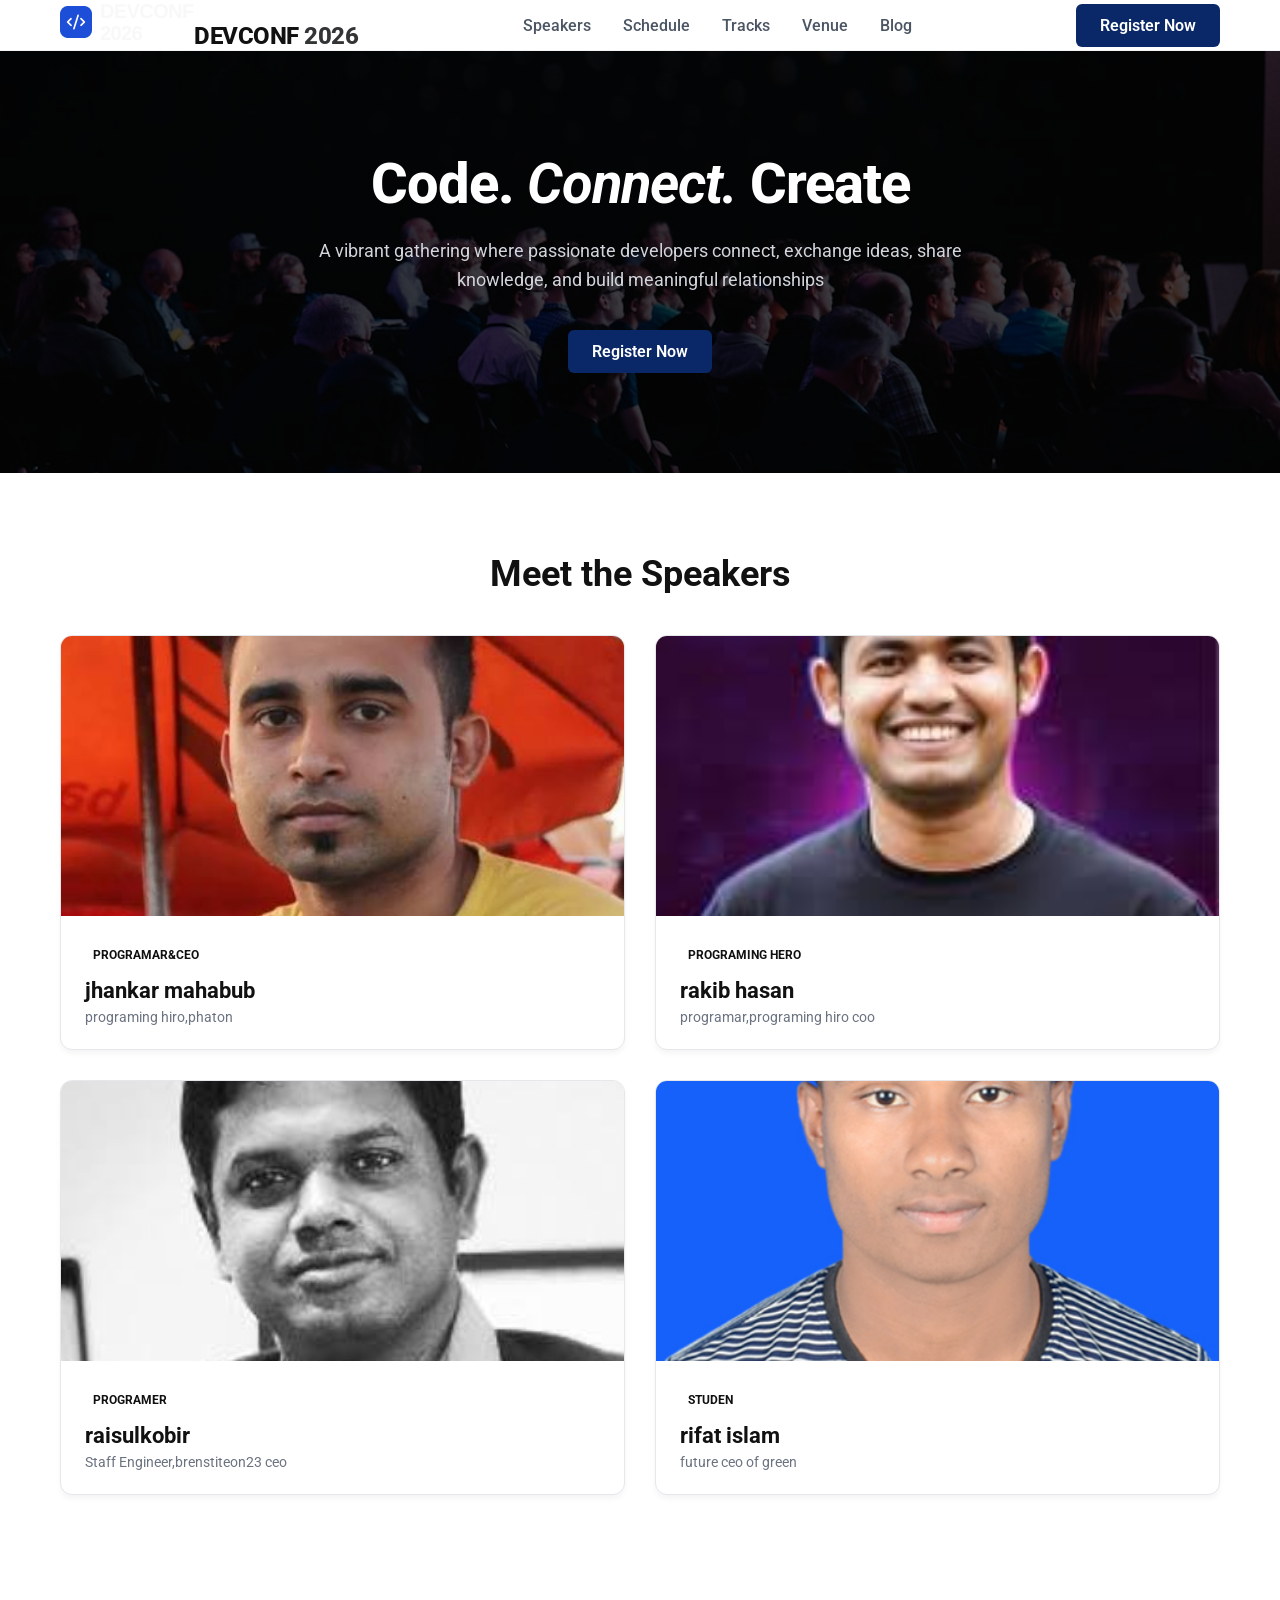
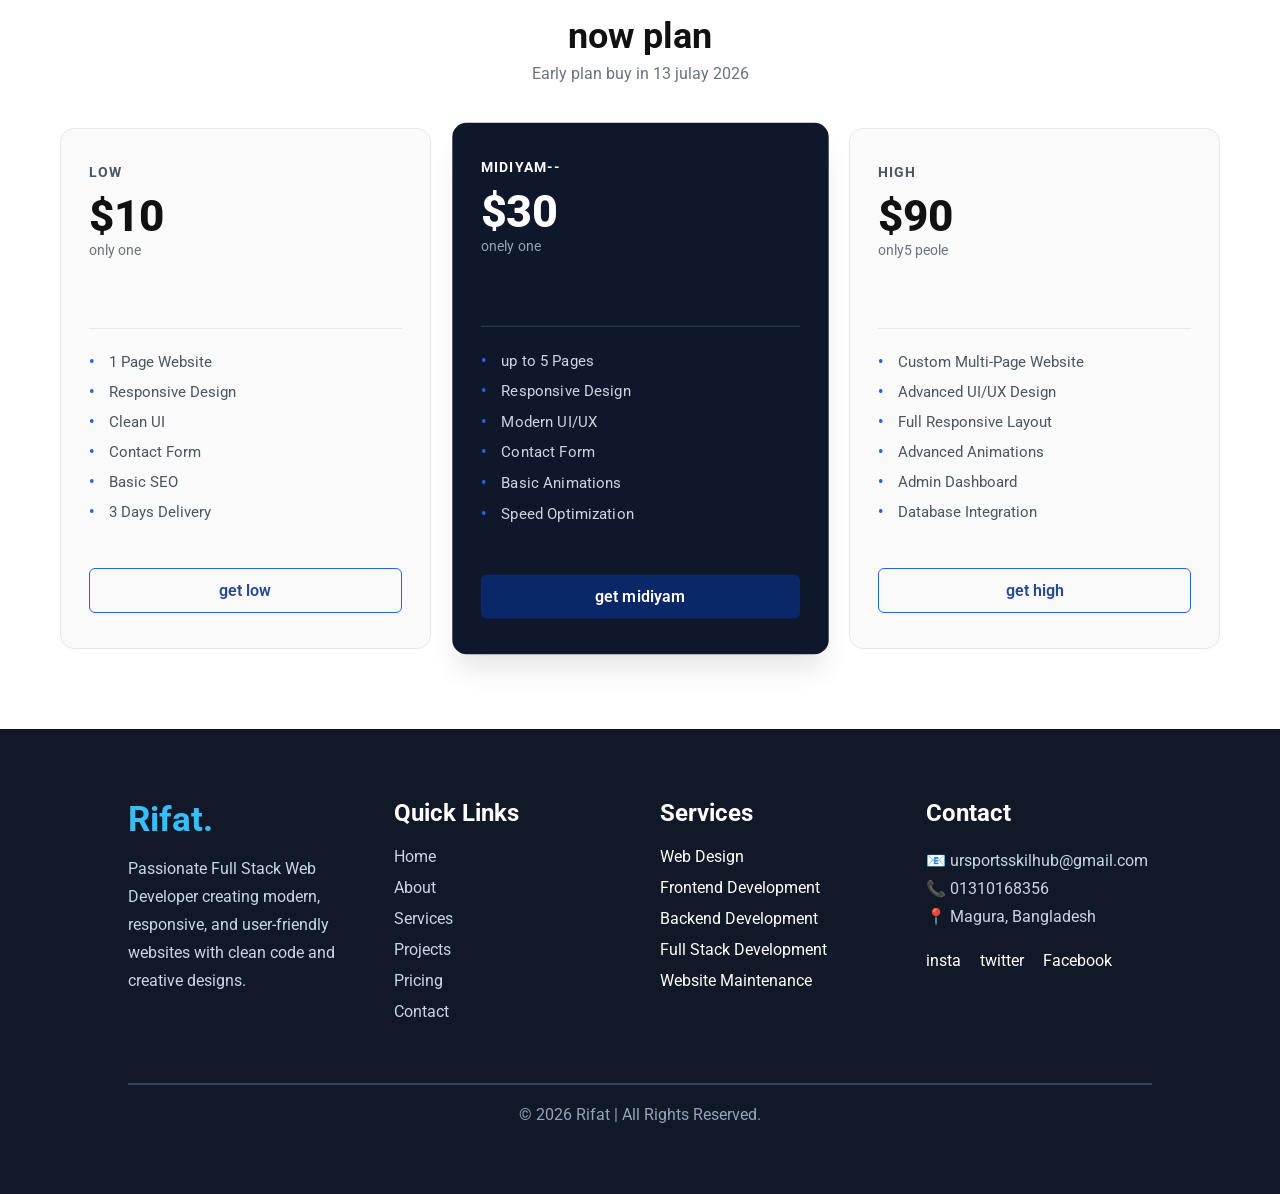
==== index.html @ ce1c35ff "first commit" ====
<!DOCTYPE html>
<html lang="en">
<head>
    <meta charset="UTF-8">
    <meta name="viewport" content="width=device-width, initial-scale=1.0">
    <title>DEVCONF 2026</title>
    <link rel="stylesheet" href="style.css">
    <!-- google font -->
    <link rel="preconnect" href="https://fonts.googleapis.com">
    <link rel="preconnect" href="https://fonts.gstatic.com" crossorigin>
    <link href="https://fonts.googleapis.com/css2?family=Open+Sans:ital,wght@0,300..800;1,300..800&family=Roboto:ital,wght@0,100..900;1,100..900&display=swap" rel="stylesheet">
    <!--fond osam ling  -->
    <link rel="stylesheet"
href="https://cdnjs.cloudflare.com/ajax/libs/font-awesome/6.7.2/css/all.min.css">
</head>
<body>

<!-- navbar start -->
<header>
    <nav class="container">
        <!-- Logo on the left -->
        <h1 class="logo" > <img src="footer-logo.png">DEVCONF <span class="logo-color">2026</span></h1>
        
        <!-- Menu items centered -->
        <ul>
            <li><a href="">Speakers</a></li>
            <li><a href="">Schedule</a></li>
            <li><a href="">Tracks</a></li>
            <li><a href="">Venue</a></li>
            <li><a href="">Blog</a></li>
        </ul>
        
        <!-- Register button on the right -->
        <button class="common-btn">Register Now</button>
    </nav>
</header>
<!-- navbar end -->

<!-- banner (hero) section start -->
<section class="hero-parent">
    <div class="hero-overlay">
        <div class="container hero-content">
            <h1>Code. <i>Connect.</i> Create</h1>
          <P>A vibrant gathering where passionate developers connect, exchange ideas, share knowledge, and build meaningful relationships</p>
            <button class="common-btn">Register Now</button>
        </div>
    </div>
</section>
<!-- banner (hero) section end -->

<!-- speakers section start -->
<section class="container speakers-section">
    <h2 class="section-title">Meet the Speakers</h2> 
    <div class="speakers-grid">
        
        <!-- Speaker 1 -->
        <div class="speaker-card">
        
            <img src="netavai.jpg" class="speaker-img">
            <div class="speaker-info">
                <span class="track-label ai-ml">programar&ceo</span>
                <h3>jhankar mahabub</h3>
                <p>programing hiro,phaton</p>
            </div>
        </div>
        <!-- speaker1 end -->

        <!-- Speaker 2 -->
        <div class="speaker-card"> 
            <img src="rakibvai.jpg" class="speaker-img">

            <div class="speaker-info">

                <span class="track-label cloud-devops">programing hero</span>
                <h3>rakib hasan</h3>
                <p>programar,programing hiro coo</p>
            </div>
        </div>
        <!-- speaker2 end -->

        <!-- Speaker 3 -->
        <div class="speaker-card">
            <img src="raisulkobir.jpg" class="speaker-img">

            <div class="speaker-info">
                <span class="track-label frontend">programer</span>
                <h3>raisulkobir</h3>
                <p>Staff Engineer,brenstiteon23 ceo</p>
            </div>
        </div>
        <!-- speaker3 end -->

        <!-- Speaker 4 -->
        <div class="speaker-card">
            <img src="rifat.JPG" class="speaker-img">
            <div class="speaker-info">
                <span class="track-label security">studen</span>
                <h3>rifat islam</h3>
                <p>future ceo of green </p>
            </div>
        </div>
        <!-- speaker4 end -->

    </div>
</section>
<!--speakers section end -->

<!-- pricing section start -->
<section class="container pricing-section">
    <h2 class="section-title">now plan</h2>
    <p class="section-subtitle">Early plan buy in 13 julay 2026</p>
    
    <!-- Three cards  row -->
    <div class="pricing-container">
        
        <!-- Card 1: low-->
        <div class="pricing-card">
            <span class="plan-name"> low</span>
            <h3 class="price">$10</h3>
            <span class="per-person">only one</span>
            <hr class="card-divider">
            <ul>
                <li>1 Page Website</li>
                <li>Responsive Design</li>
                <li>Clean UI</li>
                <li>Contact Form</li>
                <li>Basic SEO</li>
                <li>3 Days Delivery</li>
            </ul>
            <button class="outline-btn">get low</button>
        </div>

        <!-- Card 2 midiyam-->
        <div class="pricing-card featured-card">
            <span class="plan-name text-white">midiyam--</span>
            <h3 class="price text-white">$30</h3>
            <span class="per-person text-light">onely one</span>
            <hr class="card-divider-light">
            <ul class="text-white">
                <li>up to 5 Pages</li>
                <li>Responsive Design</li>
                <li>Modern UI/UX</li>
                <li>Contact Form</li>
                <li>Basic Animations</li>
                <li>Speed Optimization</li>
            </ul>
            <button class="common-btn full-width-btn">get midiyam</button>
        </div>

        <!-- Card 3 high -->
        <div class="pricing-card">
            <span class="plan-name">high</span>
            <h3 class="price">$90</h3>
            <span class="per-person">only5 peole</span>
            <hr class="card-divider">
            <ul>
                <li>Custom Multi-Page Website</li>
                <li>Advanced UI/UX Design</li>
                <li>Full Responsive Layout</li>
                <li>Advanced Animations</li>
                <li>Admin Dashboard</li>
                <li>Database Integration</li>
            </ul>
            <button class="outline-btn"> get high</button>
        </div>

    </div>
</section>
<!--  pricing section end -->

<!-- FOOTER START-->
<footer class="footer">

    <div class="footer-container">

        <!-- Logo & About-->
        <div class="footer-box">


            <h2>Rifat.</h2>

            <p>
                Passionate Full Stack Web Developer creating modern,
                responsive, and user-friendly websites with clean
                code and creative designs.
            </p>

        </div>

        <!-- ===== Quick Links ===== -->
        <div class="footer-box">

            <h3>Quick Links</h3>

            <ul>
                <li><a href="#">Home</a></li>
                <li><a href="#">About</a></li>
                <li><a href="#">Services</a></li>
                <li><a href="#">Projects</a></li>
                <li><a href="#">Pricing</a></li>
                <li><a href="contact.html">Contact</a></li>
            </ul>

        </div>

        <!-- ===== Services ===== -->
        <div class="footer-box">

            <h3>Services</h3>

            <ul>
                <li>Web Design</li>
                <li>Frontend Development</li>
                <li>Backend Development</li>
                <li>Full Stack Development</li>
                <li>Website Maintenance</li>
            </ul>

        </div>

        <!-- ===== Contact ===== -->
        <div class="footer-box">

            <h3>Contact</h3>

            <p>📧 ursportsskilhub@gmail.com</p>
            <p>📞 01310168356</p>
            <p>📍 Magura, Bangladesh</p>

            <!-- Font Awesome-->
            <div class="social">

                <a href="insta.png">insta</a>
                <a href="twitter.png">twitter</a>
                <a href="facebook.png">Facebook</a>

            </div>

        </div>

    </div>

    <hr>

    <div class="footer-bottom">

        <p>
            © 2026 Rifat | All Rights Reserved.
        </p>

    </div>

</footer>
<!-- ================= FOOTER END ================= -->

</body>
</html>
---- style.css ----
/* riset style */
*{
    padding: 0;
    margin: 0;
    box-sizing: border-box;
    font-family: "Roboto", sans-serif;
}

body {
    background-color: #ffffff;
    color: #111111;
}

/* common utility style */
.container{
    max-width: 1200px;
    margin: 0 auto;
    padding: 0 20px;
}

.common-btn{
    background-color: #0a2868; 
    color: white;
    padding: 12px 24px;
    font-size: 16px;
    font-weight: 600;
    border: none;
    border-radius: 6px;
    cursor: pointer;
    transition: 0.3s ease;
}

.common-btn:hover{
    background-color: #1d4ed8;
}

.outline-btn{
    background-color: transparent;
    color: #254896;
    padding: 12px 24px;
    font-size: 16px;
    font-weight: 600;
    border: 1px solid #2563eb;
    border-radius: 6px;
    cursor: pointer;
    width: 100%;
    transition: 0.3s ease;
}

.outline-btn:hover{
    background-color: #2563eb;
    color: white;
}

.section-title {
    text-align: center;
    font-size: 36px;
    font-weight: 700;
    margin-bottom: 15px;
}

/* navbar style */
header {
    background-color: #ffffff;
    border-bottom: 1px solid #f3f4f6;
    position: sticky;
    top: 0;
    z-index: 100;
}

nav{
    display: flex;
    justify-content: space-between;
    align-items: center;
    padding: 18px 0;
}

.logo{
    font-size: 24px;
    font-weight: 800;
    letter-spacing: -0.5px;
    color: #111111;
}

.logo-color{
    color: #333435;
}

nav ul {
    display: flex;
    list-style: none;
    gap: 32px;
}

nav ul li a{
    text-decoration: none;
    color: #4b5563;
    font-weight: 500;
    font-size: 16px;
transition: 0.2s ease; 
}

nav ul li a:hover {
    color: #2563eb;
}

/* banner hero section style */
.hero-parent{
    background-image: url('banner.jpg'); 
    background-size: cover;
    background-position: center;
    background-repeat: no-repeat;
    position: relative;
    width: 100%;
}

.hero-overlay{
    background-color: rgba(0, 0, 0, 0.75); 
    padding: 100px 0;
    text-align: center;
}

.hero-content h1{
    font-size: 56px;
    font-weight: 800;
    color: #ffffff;
    margin-bottom: 20px;
    letter-spacing: -1px;
}

.hero-content h1 i {
    font-style: italic;
    font-weight: 700;
}

.hero-content p{
    font-size: 18px;
    color: #d1d5db;
    max-width: 700px;
    margin: 0 auto 35px auto;
    line-height: 1.6;
}

/* meet the speakers section style */
.speakers-section {
    padding: 80px 20px;
}

.speakers-grid {
    display: grid;
    grid-template-columns: repeat(2, 1fr); 
    gap: 30px;
    margin-top: 40px;
}

.speaker-card {
    background: #ffffff;
    border: 1px solid #e5e7eb;
    border-radius: 12px;
    overflow: hidden;
    box-shadow: 0 4px 6px -1px rgba(0, 0, 0, 0.05);
}

.speaker-img {
    width: 100%;
    height: 280px; 
    object-fit: cover;
}

.speaker-info {
    padding: 24px;
}

.track-label {
    display: inline-block;
    font-size: 12px;
    font-weight: 700;
    padding: 4px 8px;
    border-radius: 4px;
    margin-bottom: 12px;
    text-transform: uppercase;
}

.speaker-info h3 {
    font-size: 22px;
    font-weight: 700;
    margin-bottom: 6px;
    color: #111111;
}

.speaker-info p {
    font-size: 14px;
    color: #6b7280;
}

/* pricing section style */
.pricing-section {
    padding: 40px 20px 80px 20px;
}

.section-subtitle {
    text-align: center;
    color: #6b7280;
    font-size: 16px;
    margin-top: -8px;
    margin-bottom: 45px;
}

.pricing-container {
    display: flex;
    justify-content: space-between;
    gap: 25px;
    align-items: stretch;
}

.pricing-card {
    background-color: #fafafa;
    border: 1px solid #e5e7eb;
    border-radius: 14px;
    padding: 35px 28px;
    flex: 1;
    display: flex;
    flex-direction: column;
}

/* midiyam crad styel*/
.featured-card {
    background-color: #0f172a; /* Solid dark blue/black code tone */
    border: none;
    transform: scale(1.02); /* Light standard elevation highlight */
    box-shadow: 0 20px 25px -5px rgba(0, 0, 0, 0.1);
}

.plan-name {
    font-size: 14px;
    font-weight: 700;
    text-transform: uppercase;
    letter-spacing: 1px;
    color: #4b5563;
    margin-bottom: 10px;
}

.price {
    font-size: 44px;
    font-weight: 800;
    color: #111111;
}

.per-person {
    font-size: 14px;
    color: #6b7280;
    margin-bottom: 20px;
}

.card-divider {
    border: 0;
    border-top: 1px solid #e5e7eb;
    margin-bottom: 24px;
}

.card-divider-light {
    border: 0;
    border-top: 1px solid #334155;
    margin-bottom: 24px;
}

.pricing-card ul {
    list-style: none;
    margin-bottom: 35px;
    flex-grow: 1; /* Aligns button to bottom consistently */
}

.pricing-card ul li {
    font-size: 15px;
    margin-bottom: 12px;
    position: relative;
    padding-left: 20px;
    color: #4b5563;
}

.pricing-card ul.text-white li {
    color: #cbd5e1;
}

.pricing-card ul li::before {
    content: "•";
    color: #2563eb;
    font-weight: bold;
    position: absolute;
    left: 0;
}

.full-width-btn {
    width: 100%;
}

.text-white { color: #ffffff !important; }
.text-light { color: #94a3b8 !important; }

/* footer section style */
*{
    margin: 0;
    padding: 0;
    box-sizing: border-box;
}
footer-img-r{
    max-width: 10%;
}

.footer{
    background: #111827;
    color: white;
    padding: 70px 10%;
}

.footer-container{
    display: grid;
    grid-template-columns: repeat(auto-fit,minmax(220px,1fr));
    gap: 40px;
}

.footer-box h2{
    font-size: 35px;
    margin-bottom: 15px;
    color: #38bdf8;
}

.footer-box h3{
    margin-bottom: 20px;
    font-size: 24px;
}

.footer-box p{
    color: #cbd5e1;
    line-height: 28px;
}

.footer-box ul{
    list-style: none;
}

.footer-box ul li{
    margin: 12px 0;
}

.footer-box ul li a{
    text-decoration: none;
    color: #cbd5e1;
    transition: .3s;
}

.footer-box ul li a:hover{
    color: #38bdf8;
    padding-left: 8px;
}

.social{
    margin-top: 20px;
}

.social a{
    display: inline-block;
    margin-right: 15px;
    text-decoration: none;
    color: white;
    transition: .3s;
}

.social a:hover{
    color: #38bdf8;
    transform: translateY(-5px);
}

hr{
    margin: 50px 0 20px;
    border: 1px solid #334155;
}

.footer-bottom{
    text-align: center;
}

.footer-bottom p{
    color: #94a3b8;
}
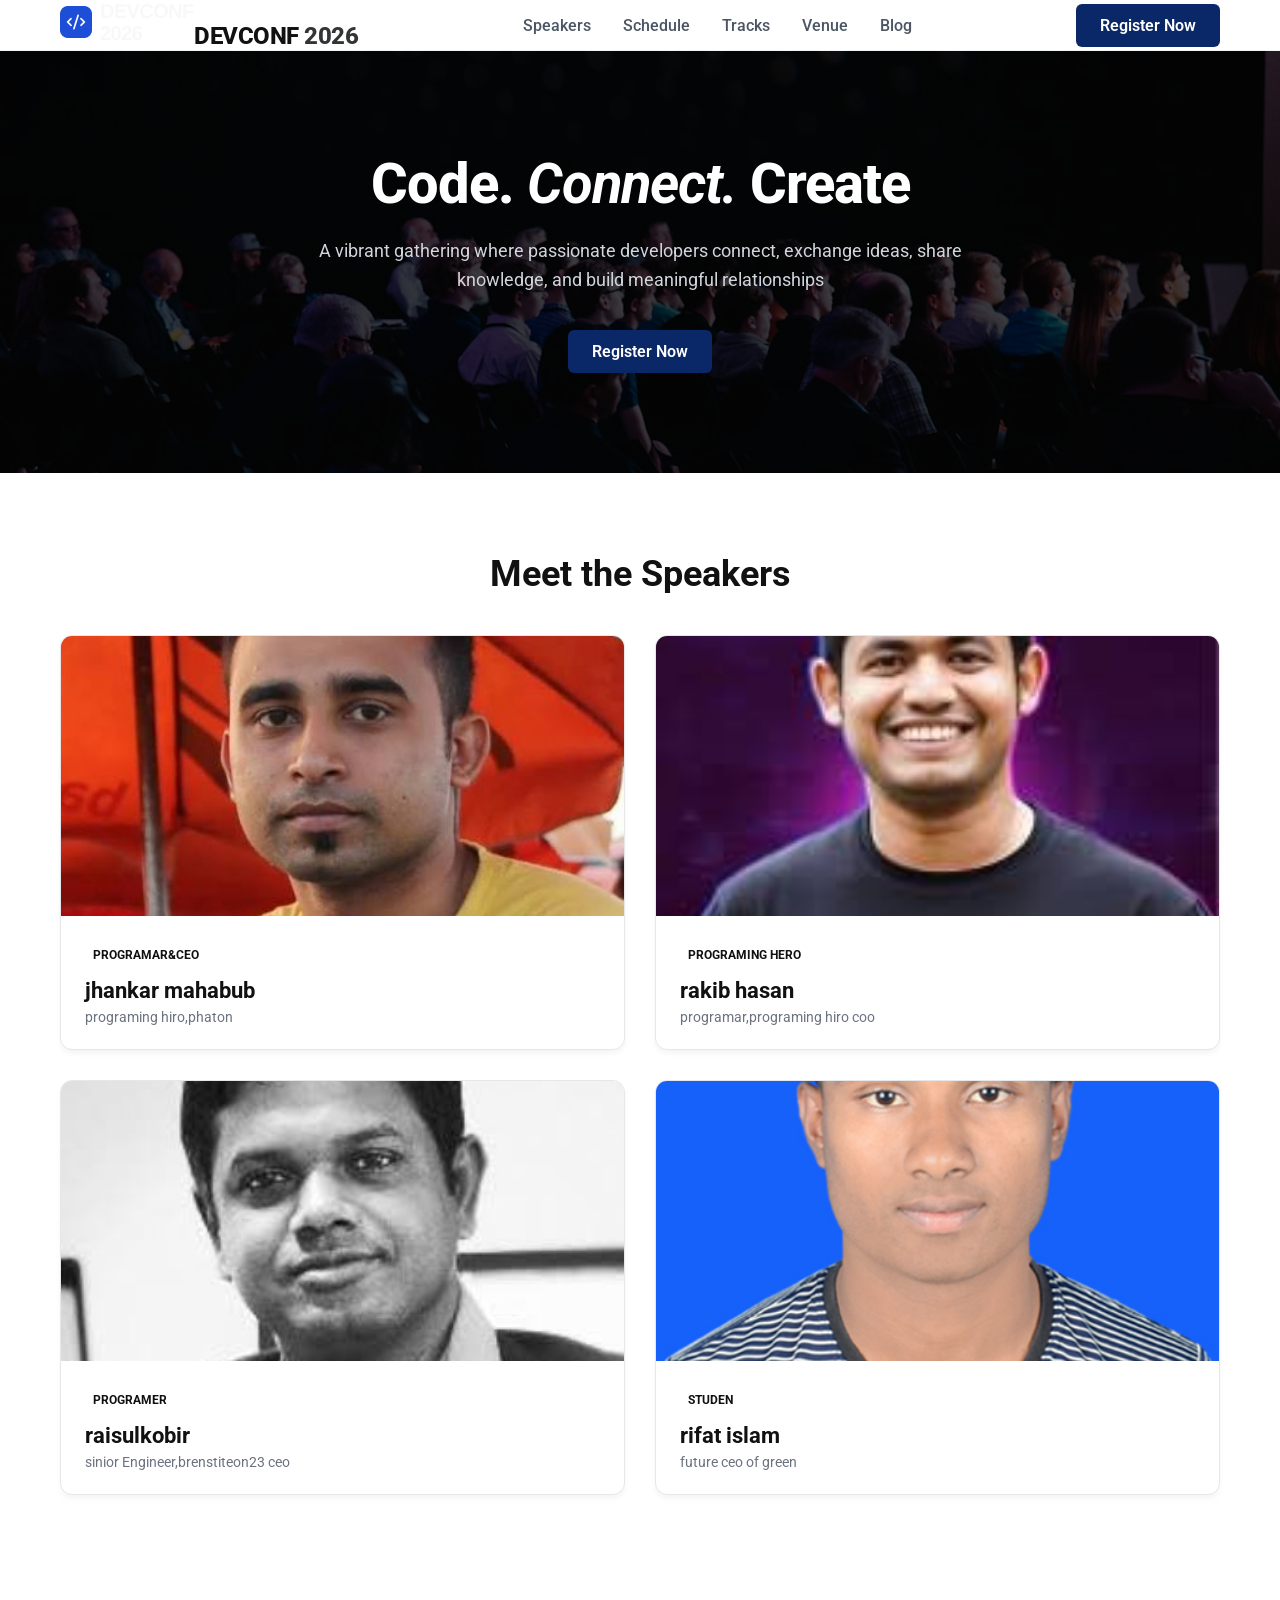
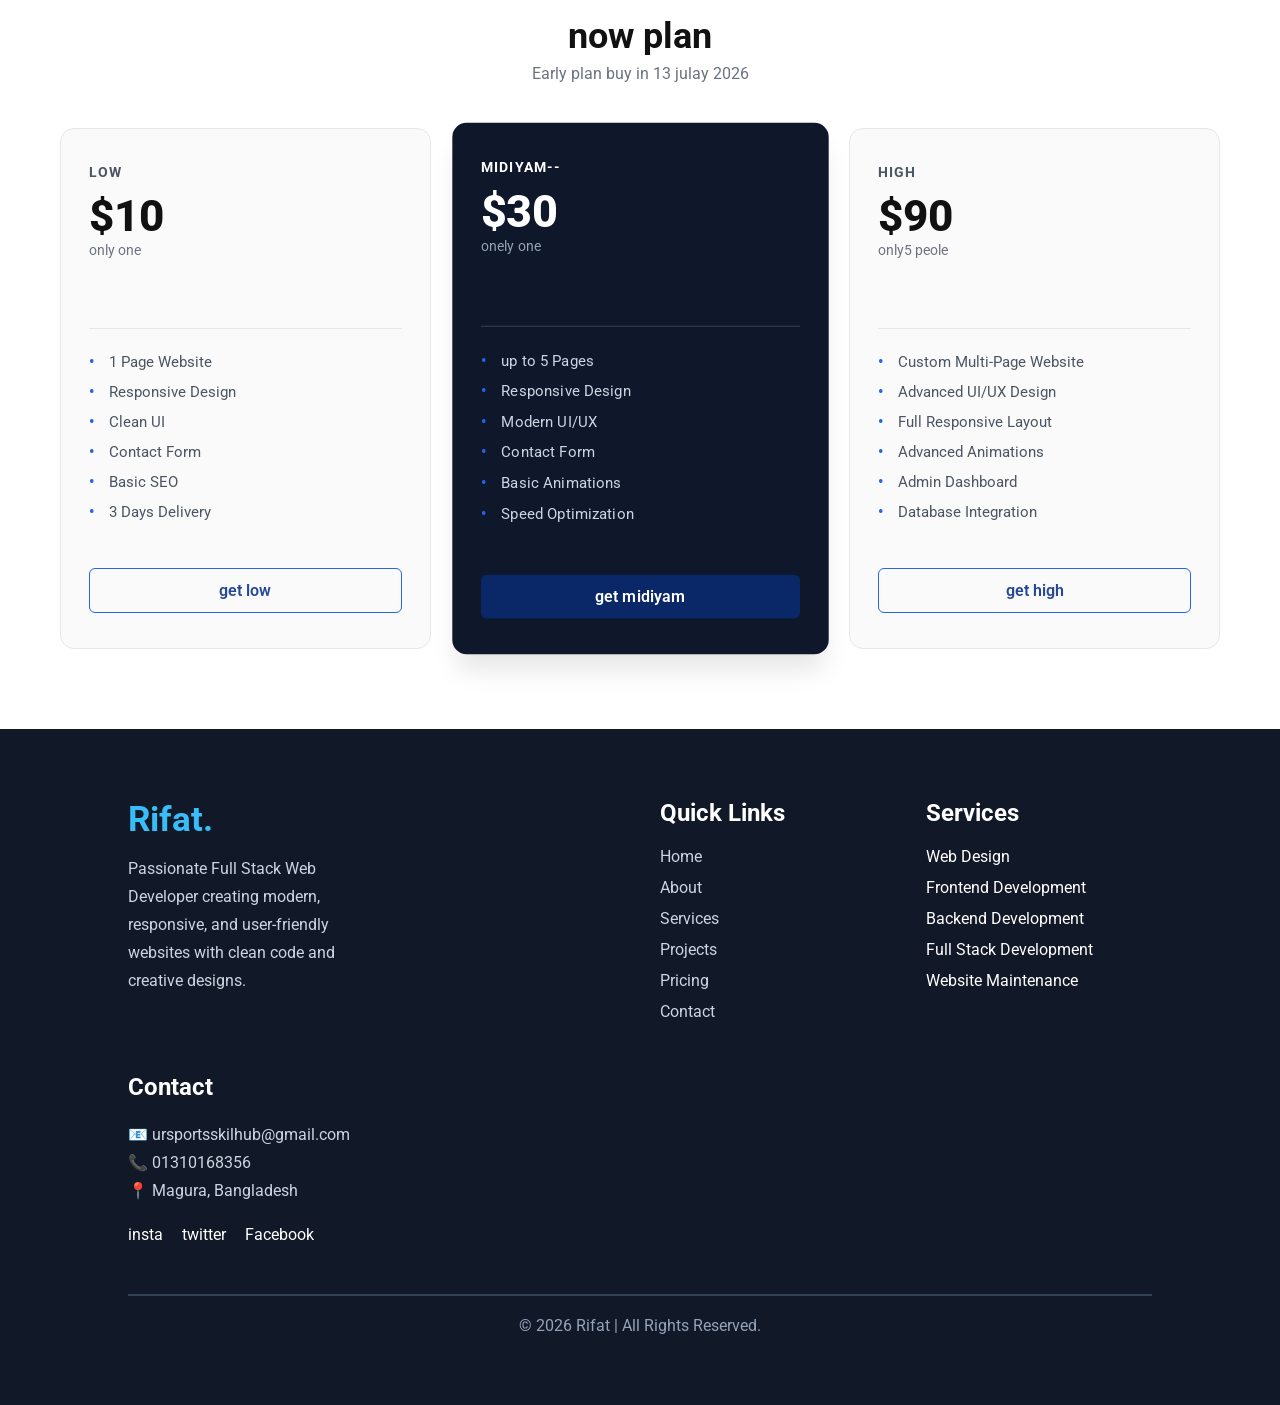
==== commit e07ba6ca: "fix spelling mistake" ====
--- a/index.html
+++ b/index.html
@@ -85,7 +85,7 @@
             <div class="speaker-info">
                 <span class="track-label frontend">programer</span>
                 <h3>raisulkobir</h3>
-                <p>Staff Engineer,brenstiteon23 ceo</p>
+                <p>sinior Engineer,brenstiteon23 ceo</p>
             </div>
         </div>
         <!-- speaker3 end -->
@@ -186,7 +186,7 @@
             </p>
 
         </div>
-
+<div></div>
         <!-- ===== Quick Links ===== -->
         <div class="footer-box">
 
